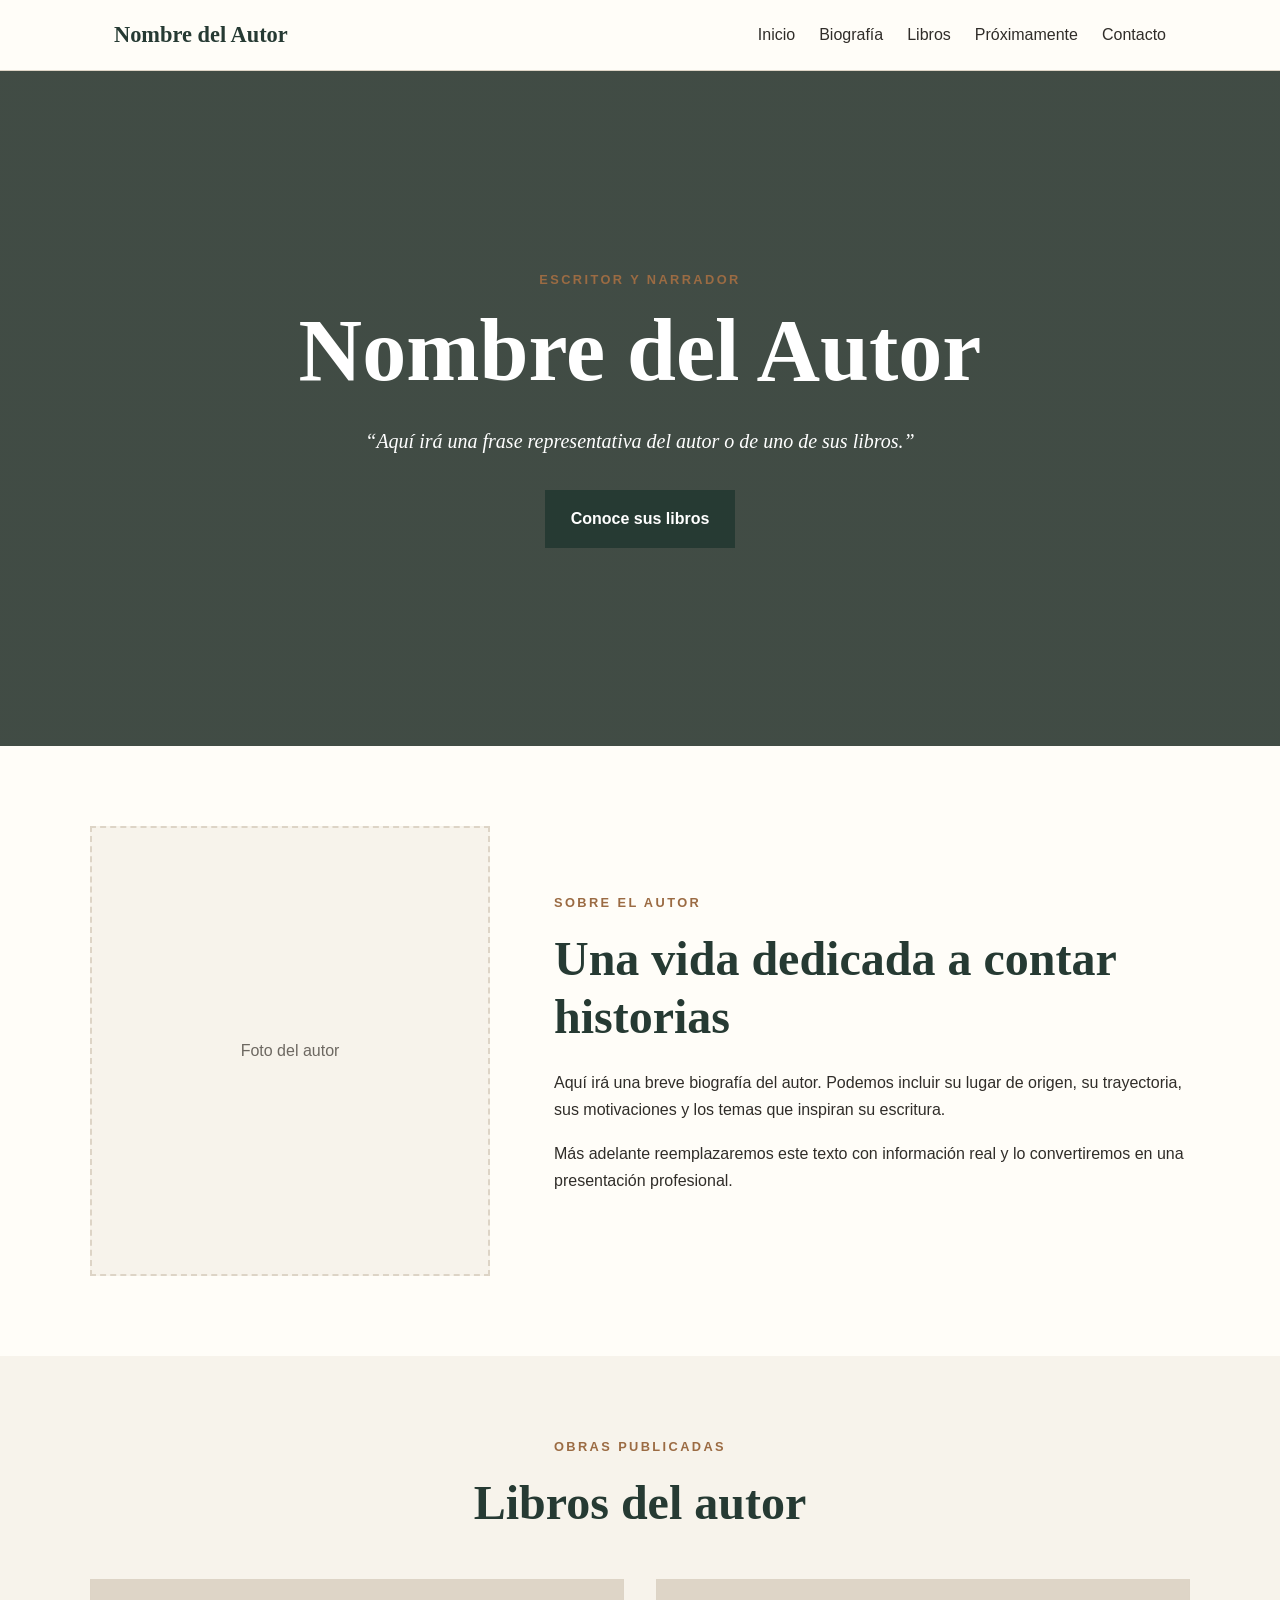
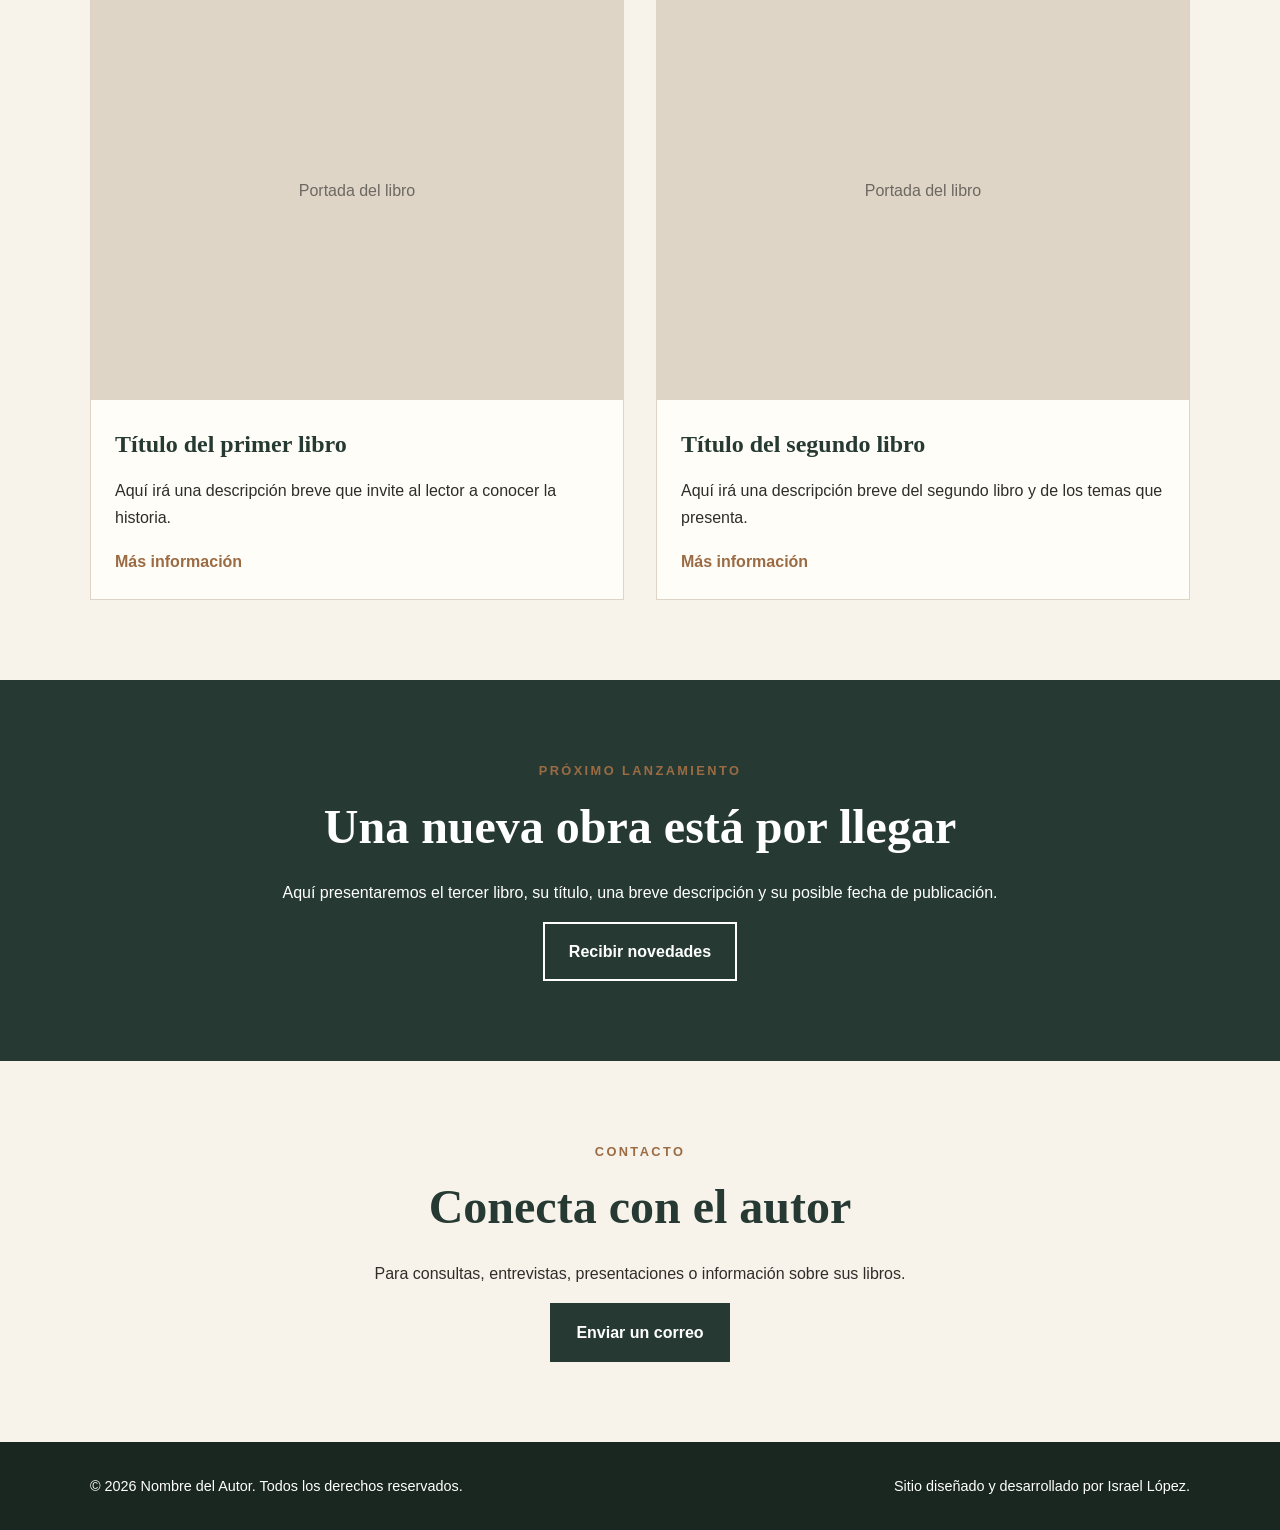
==== index.html @ 3ff9d87b "v1" ====
<!DOCTYPE html>
<html lang="es">
<head>
    <meta charset="UTF-8">
    <meta name="viewport" content="width=device-width, initial-scale=1.0">

    <meta
        name="description"
        content="Sitio web oficial del escritor Nombre del Autor. Conoce sus libros, trayectoria y próximos proyectos."
    >

    <title>Nombre del Autor | Escritor</title>

    <link rel="stylesheet" href="styles/styles.css">
</head>

<body>
    <header>
        <div class="header-container">
            <a class="logo" href="index.html">Nombre del Autor</a>

            <nav aria-label="Navegación principal">
                <ul class="navigation">
                    <li><a href="#inicio">Inicio</a></li>
                    <li><a href="#biografia">Biografía</a></li>
                    <li><a href="#libros">Libros</a></li>
                    <li><a href="#proximamente">Próximamente</a></li>
                    <li><a href="#contacto">Contacto</a></li>
                </ul>
            </nav>
        </div>
    </header>

    <main>
        <section class="hero" id="inicio">
            <div class="hero-content">
                <p class="eyebrow">Escritor y narrador</p>

                <h1>Nombre del Autor</h1>

                <p class="hero-quote">
                    “Aquí irá una frase representativa del autor o de uno de
                    sus libros.”
                </p>

                <a class="button" href="#libros">Conoce sus libros</a>
            </div>
        </section>

        <section class="about section" id="biografia">
            <div class="section-container about-grid">
                <div class="author-image-placeholder">
                    <span>Foto del autor</span>
                </div>

                <div>
                    <p class="section-label">Sobre el autor</p>

                    <h2>Una vida dedicada a contar historias</h2>

                    <p>
                        Aquí irá una breve biografía del autor. Podemos incluir
                        su lugar de origen, su trayectoria, sus motivaciones y
                        los temas que inspiran su escritura.
                    </p>

                    <p>
                        Más adelante reemplazaremos este texto con información
                        real y lo convertiremos en una presentación profesional.
                    </p>
                </div>
            </div>
        </section>

        <section class="books section" id="libros">
            <div class="section-container">
                <p class="section-label">Obras publicadas</p>
                <h2>Libros del autor</h2>

                <div class="book-grid">
                    <article class="book-card">
                        <div class="book-cover-placeholder">
                            <span>Portada del libro</span>
                        </div>

                        <div class="book-content">
                            <h3>Título del primer libro</h3>

                            <p>
                                Aquí irá una descripción breve que invite al
                                lector a conocer la historia.
                            </p>

                            <a class="text-link" href="#">Más información</a>
                        </div>
                    </article>

                    <article class="book-card">
                        <div class="book-cover-placeholder">
                            <span>Portada del libro</span>
                        </div>

                        <div class="book-content">
                            <h3>Título del segundo libro</h3>

                            <p>
                                Aquí irá una descripción breve del segundo libro
                                y de los temas que presenta.
                            </p>

                            <a class="text-link" href="#">Más información</a>
                        </div>
                    </article>
                </div>
            </div>
        </section>

        <section class="upcoming section" id="proximamente">
            <div class="section-container upcoming-content">
                <p class="section-label">Próximo lanzamiento</p>

                <h2>Una nueva obra está por llegar</h2>

                <p>
                    Aquí presentaremos el tercer libro, su título, una breve
                    descripción y su posible fecha de publicación.
                </p>

                <a class="button button-light" href="#contacto">
                    Recibir novedades
                </a>
            </div>
        </section>

        <section class="contact section" id="contacto">
            <div class="section-container contact-content">
                <p class="section-label">Contacto</p>

                <h2>Conecta con el autor</h2>

                <p>
                    Para consultas, entrevistas, presentaciones o información
                    sobre sus libros.
                </p>

                <a
                    class="button"
                    href="mailto:correo@ejemplo.com"
                >
                    Enviar un correo
                </a>
            </div>
        </section>
    </main>

    <footer>
        <div class="section-container footer-content">
            <p>
                &copy; 2026 Nombre del Autor. Todos los derechos reservados.
            </p>

            <p>
                Sitio diseñado y desarrollado por Israel López.
            </p>
        </div>
    </footer>
</body>
</html>
---- styles/styles.css ----
:root {
    --background: #f7f3eb;
    --surface: #fffdf8;
    --primary: #263a33;
    --primary-dark: #192720;
    --accent: #9b6b43;
    --text: #302d29;
    --muted: #6d6861;
    --border: #ddd4c6;
    --light-text: #ffffff;
    --max-width: 1100px;
}

* {
    box-sizing: border-box;
    margin: 0;
    padding: 0;
}

html {
    scroll-behavior: smooth;
}

body {
    font-family: Arial, Helvetica, sans-serif;
    line-height: 1.7;
    background-color: var(--background);
    color: var(--text);
}

img {
    display: block;
    max-width: 100%;
}

a {
    color: inherit;
}

header {
    background-color: var(--surface);
    border-bottom: 1px solid var(--border);
}

.header-container {
    max-width: var(--max-width);
    margin: 0 auto;
    padding: 1rem 1.5rem;
    display: flex;
    justify-content: space-between;
    align-items: center;
    gap: 2rem;
}

.logo {
    font-family: Georgia, "Times New Roman", serif;
    font-size: 1.4rem;
    font-weight: bold;
    color: var(--primary);
    text-decoration: none;
}

.navigation {
    display: flex;
    flex-wrap: wrap;
    gap: 1.5rem;
    list-style: none;
}

.navigation a {
    color: var(--text);
    text-decoration: none;
}

.navigation a:hover {
    color: var(--accent);
}

.hero {
    min-height: 75vh;
    padding: 5rem 1.5rem;
    display: flex;
    justify-content: center;
    align-items: center;
    text-align: center;
    background:
        linear-gradient(rgb(25 39 32 / 82%), rgb(25 39 32 / 82%)),
        url("../images/hero-placeholder.jpg") center / cover;
    color: var(--light-text);
}

.hero-content {
    max-width: 750px;
}

.eyebrow,
.section-label {
    margin-bottom: 0.75rem;
    text-transform: uppercase;
    letter-spacing: 0.15rem;
    font-size: 0.8rem;
    font-weight: bold;
    color: var(--accent);
}

.hero h1 {
    margin-bottom: 1.5rem;
    font-family: Georgia, "Times New Roman", serif;
    font-size: clamp(2.8rem, 8vw, 5.5rem);
    line-height: 1.1;
}

.hero-quote {
    max-width: 650px;
    margin: 0 auto 2rem;
    font-family: Georgia, "Times New Roman", serif;
    font-size: 1.25rem;
    font-style: italic;
}

.button {
    display: inline-block;
    padding: 0.85rem 1.5rem;
    border: 2px solid var(--primary);
    background-color: var(--primary);
    color: var(--light-text);
    text-decoration: none;
    font-weight: bold;
}

.button:hover {
    background-color: var(--primary-dark);
    border-color: var(--primary-dark);
}

.button-light {
    background-color: transparent;
    border-color: var(--light-text);
}

.button-light:hover {
    background-color: var(--light-text);
    border-color: var(--light-text);
    color: var(--primary);
}

.section {
    padding: 5rem 1.5rem;
}

.section-container {
    max-width: var(--max-width);
    margin: 0 auto;
}

.section h2 {
    margin-bottom: 1.5rem;
    font-family: Georgia, "Times New Roman", serif;
    font-size: clamp(2rem, 5vw, 3rem);
    line-height: 1.2;
    color: var(--primary);
}

.section p {
    margin-bottom: 1rem;
}

.about {
    background-color: var(--surface);
}

.about-grid {
    display: grid;
    grid-template-columns: minmax(250px, 400px) 1fr;
    gap: 4rem;
    align-items: center;
}

.author-image-placeholder {
    min-height: 450px;
    display: flex;
    justify-content: center;
    align-items: center;
    border: 2px dashed var(--border);
    background-color: var(--background);
    color: var(--muted);
}

.books {
    text-align: center;
}

.book-grid {
    margin-top: 3rem;
    display: grid;
    grid-template-columns: repeat(2, minmax(250px, 1fr));
    gap: 2rem;
    text-align: left;
}

.book-card {
    overflow: hidden;
    border: 1px solid var(--border);
    background-color: var(--surface);
}

.book-cover-placeholder {
    min-height: 420px;
    display: flex;
    justify-content: center;
    align-items: center;
    background-color: #ded5c7;
    color: var(--muted);
}

.book-content {
    padding: 1.5rem;
}

.book-content h3 {
    margin-bottom: 0.75rem;
    font-family: Georgia, "Times New Roman", serif;
    font-size: 1.5rem;
    color: var(--primary);
}

.text-link {
    color: var(--accent);
    font-weight: bold;
    text-decoration: none;
}

.text-link:hover {
    text-decoration: underline;
}

.upcoming {
    background-color: var(--primary);
    color: var(--light-text);
    text-align: center;
}

.upcoming h2 {
    color: var(--light-text);
}

.upcoming-content {
    max-width: 750px;
}

.contact-content {
    max-width: 700px;
    text-align: center;
}

footer {
    padding: 2rem 1.5rem;
    background-color: var(--primary-dark);
    color: var(--light-text);
}

.footer-content {
    display: flex;
    justify-content: space-between;
    gap: 2rem;
    font-size: 0.9rem;
}

@media (max-width: 750px) {
    .header-container {
        flex-direction: column;
    }

    .navigation {
        justify-content: center;
        gap: 0.75rem 1rem;
    }

    .hero {
        min-height: 65vh;
    }

    .about-grid,
    .book-grid {
        grid-template-columns: 1fr;
    }

    .about-grid {
        gap: 2rem;
    }

    .author-image-placeholder {
        min-height: 350px;
    }

    .footer-content {
        flex-direction: column;
        text-align: center;
    }
}
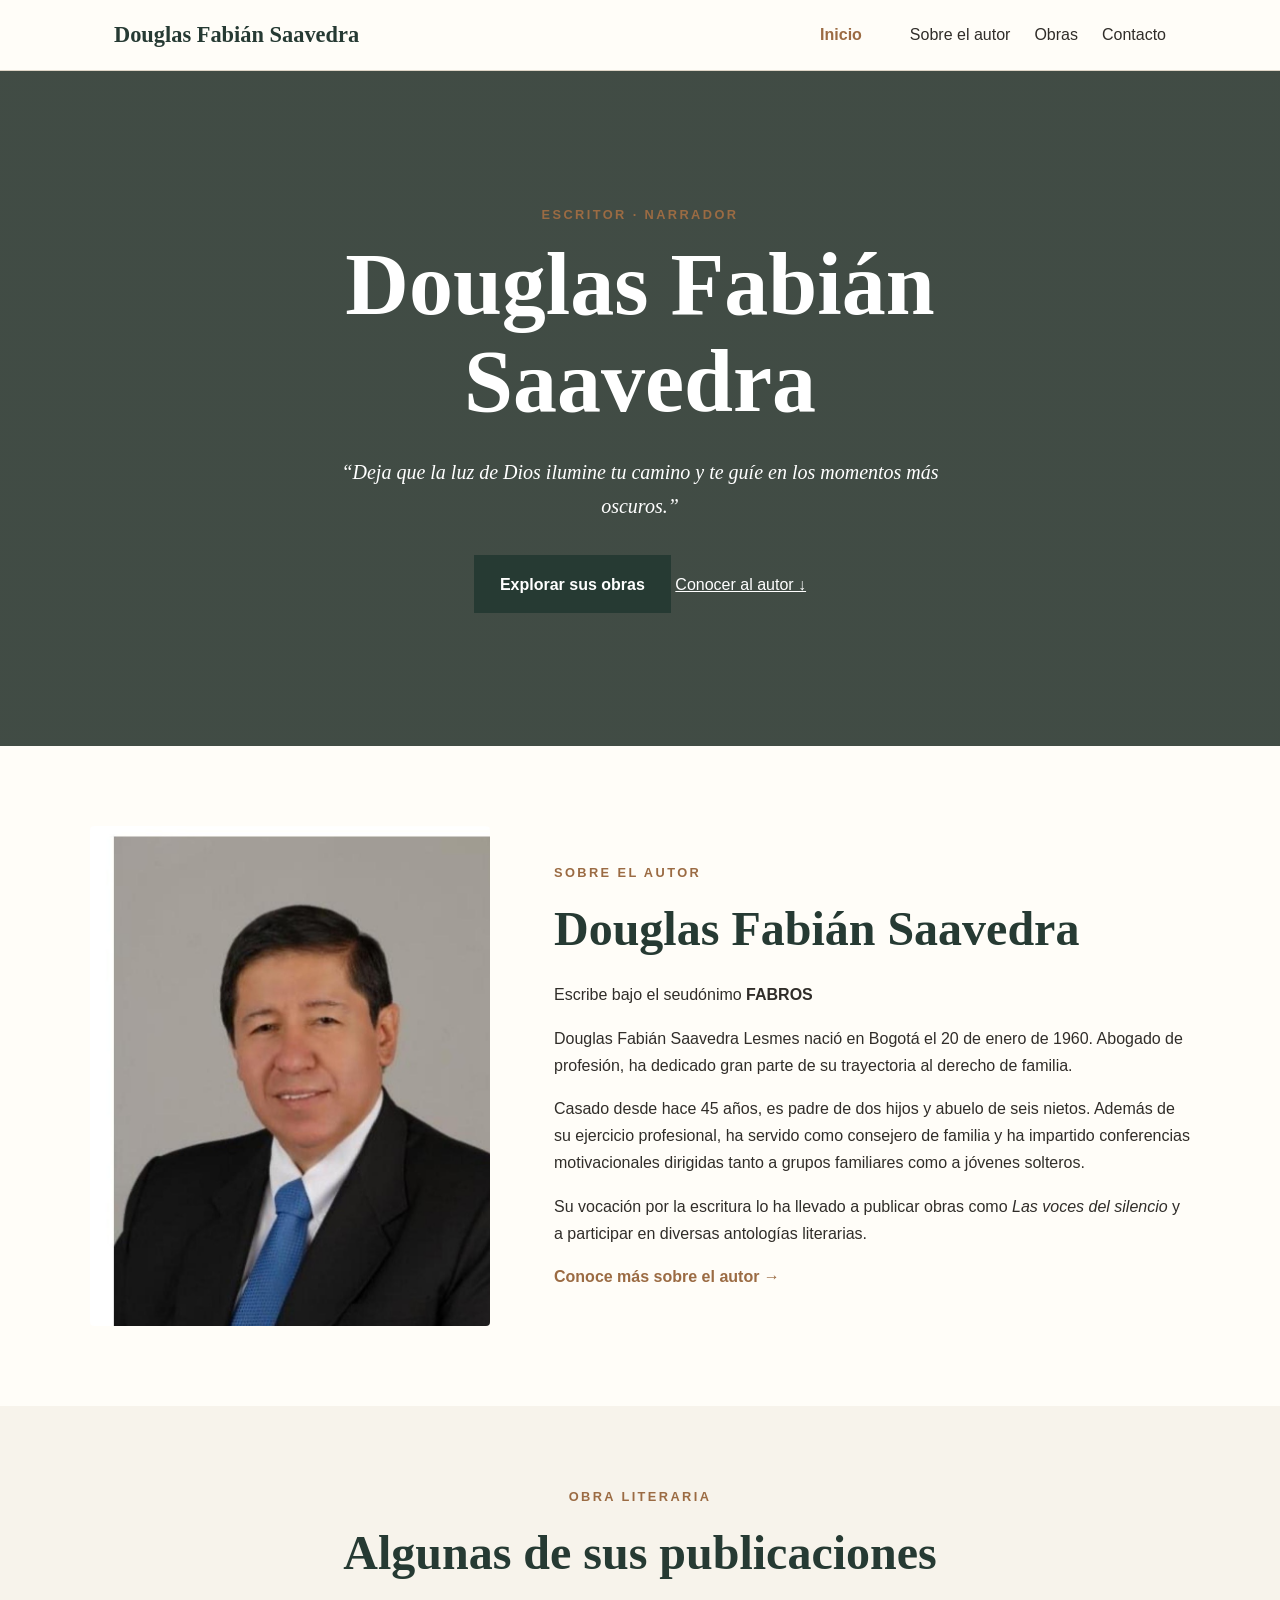
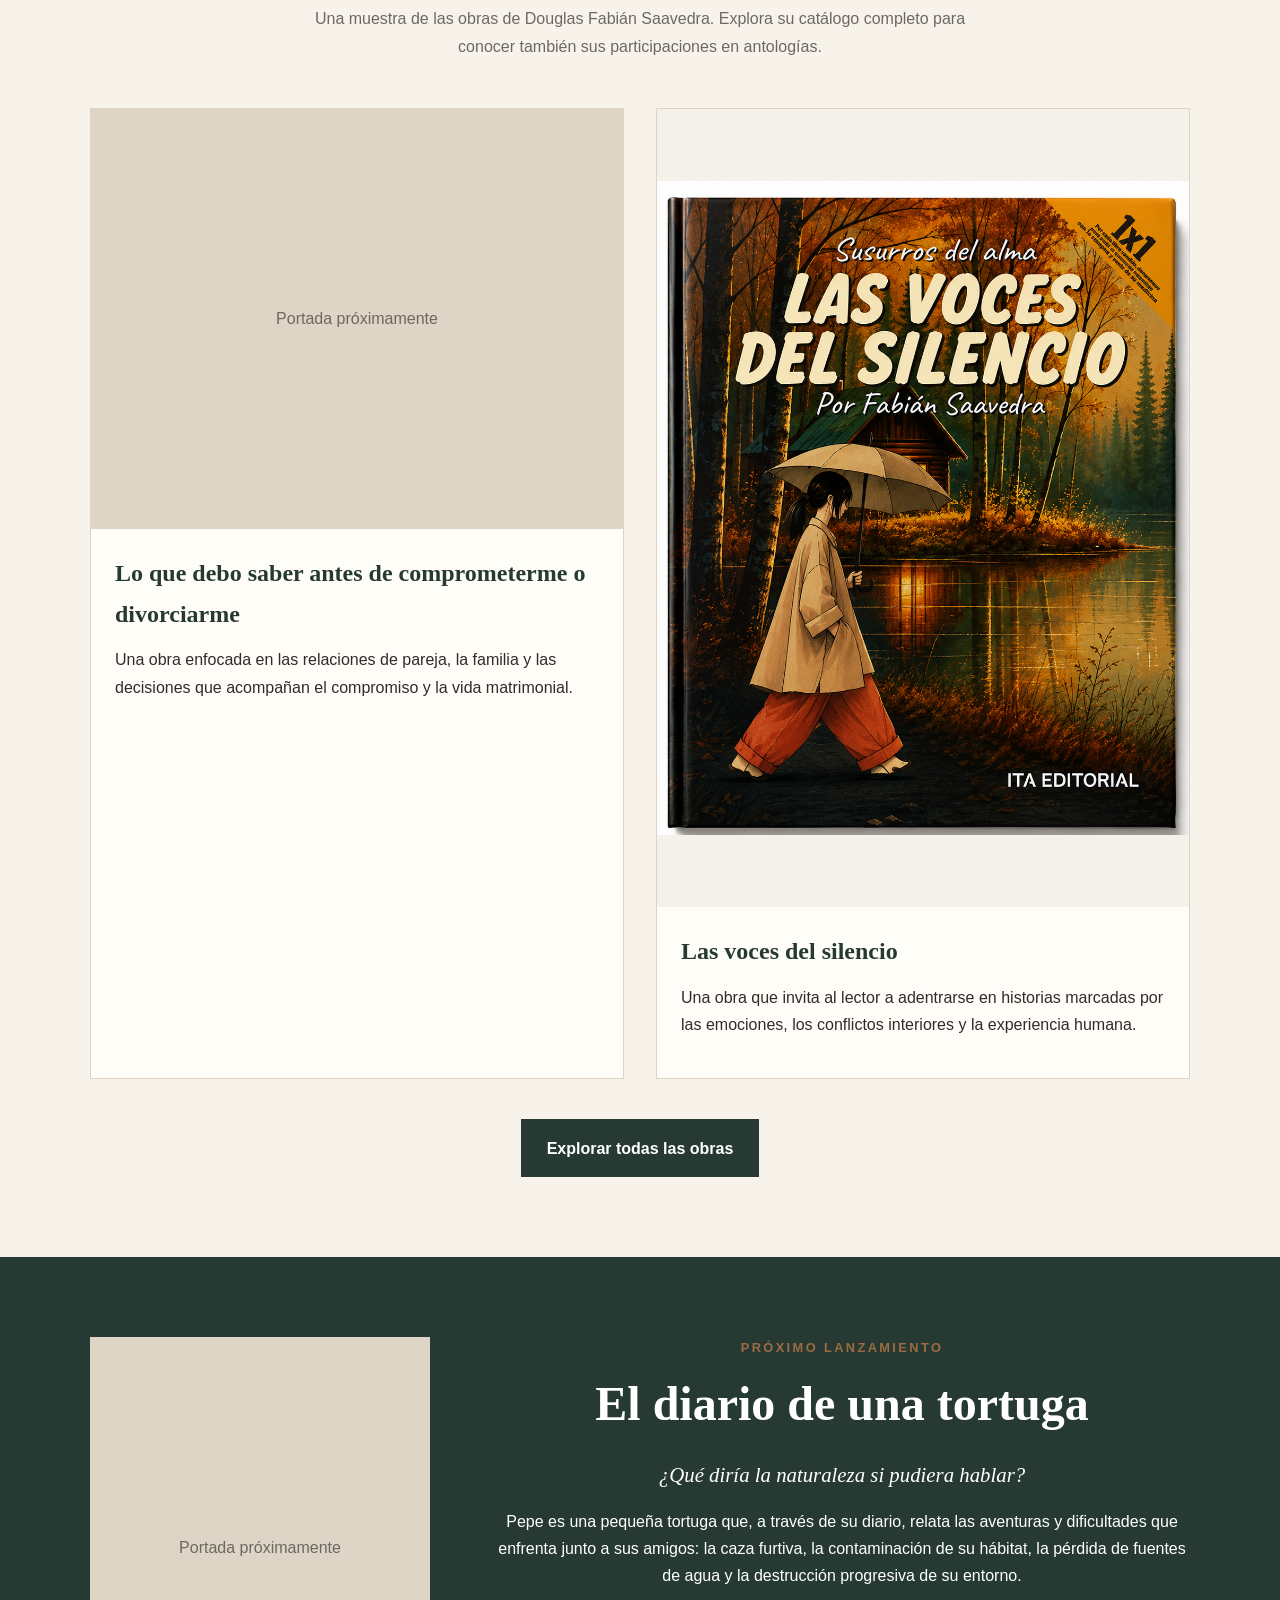
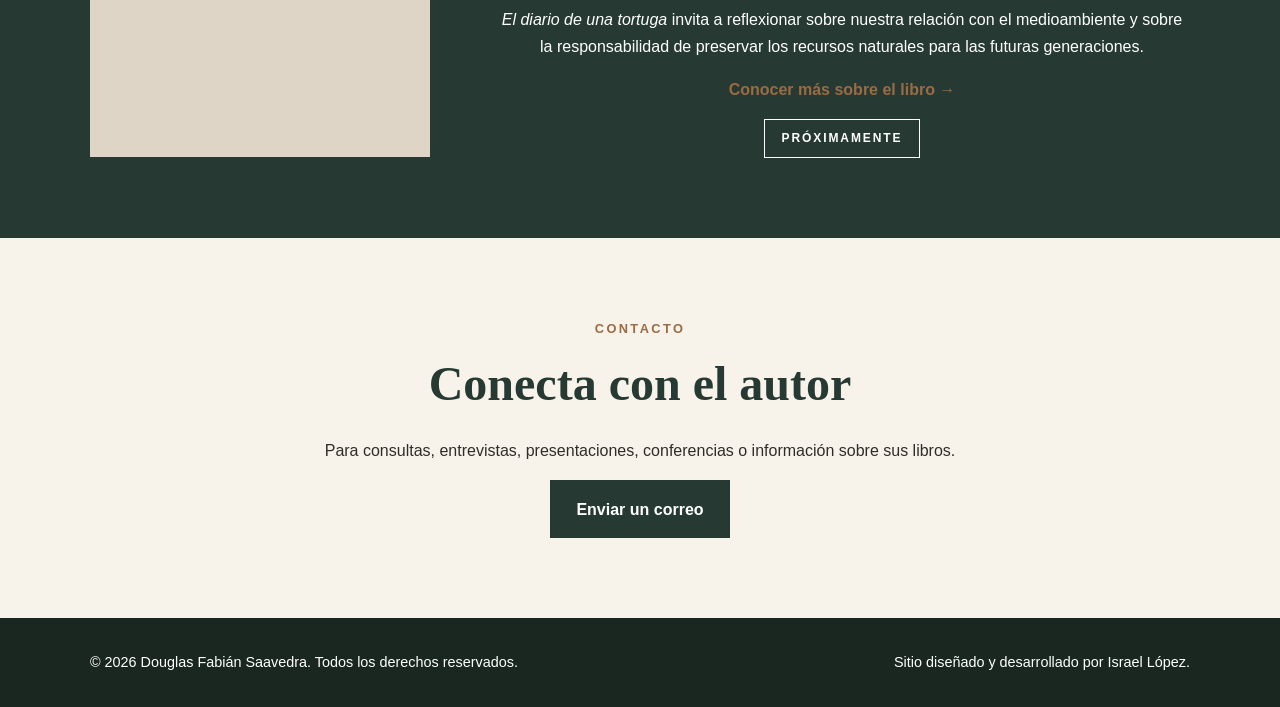
==== commit 6d0cd28d: "Build author website pages and literary portfolio" ====
--- a/index.html
+++ b/index.html
@@ -6,163 +6,383 @@
 
     <meta
         name="description"
-        content="Sitio web oficial del escritor Nombre del Autor. Conoce sus libros, trayectoria y próximos proyectos."
+        content="Sitio web oficial del escritor Douglas Fabián Saavedra. Conoce su trayectoria, sus libros y próximos proyectos literarios."
     >
 
-    <title>Nombre del Autor | Escritor</title>
+    <title>Douglas Fabián Saavedra | Escritor</title>
 
     <link rel="stylesheet" href="styles/styles.css">
 </head>
 
 <body>
+
     <header>
         <div class="header-container">
-            <a class="logo" href="index.html">Nombre del Autor</a>
+
+            <a class="logo" href="index.html">
+                Douglas Fabián Saavedra
+            </a>
 
             <nav aria-label="Navegación principal">
                 <ul class="navigation">
-                    <li><a href="#inicio">Inicio</a></li>
-                    <li><a href="#biografia">Biografía</a></li>
-                    <li><a href="#libros">Libros</a></li>
-                    <li><a href="#proximamente">Próximamente</a></li>
-                    <li><a href="#contacto">Contacto</a></li>
+                    <li>
+                        <a href="index.html" aria-current="page">
+                            Inicio
+                        </a>
+                    </li>
+
+                    <li>
+                        <li>
+    <a href="about.html">
+        Sobre el autor
+    </a>
+</li>
+                    </li>
+
+                    <li>
+                        <a href="books.html">
+                            Obras
+                        </a>
+                    </li>
+
+                    <li>
+                        <a href="contact.html">
+                            Contacto
+                        </a>
+                    </li>
                 </ul>
             </nav>
+
         </div>
     </header>
 
+
     <main>
+
+        <!-- =====================================================
+             HERO
+             ===================================================== -->
+
         <section class="hero" id="inicio">
+
             <div class="hero-content">
-                <p class="eyebrow">Escritor y narrador</p>
-
-                <h1>Nombre del Autor</h1>
+
+                <p class="eyebrow">
+                    Escritor · Narrador
+                </p>
+
+                <h1>
+                    Douglas Fabián Saavedra
+                </h1>
 
                 <p class="hero-quote">
-                    “Aquí irá una frase representativa del autor o de uno de
-                    sus libros.”
-                </p>
-
-                <a class="button" href="#libros">Conoce sus libros</a>
-            </div>
-        </section>
+                    “Deja que la luz de Dios ilumine tu camino
+                    y te guíe en los momentos más oscuros.”
+                </p>
+
+                <div class="hero-actions">
+
+                    <a class="button" href="books.html">
+                        Explorar sus obras
+                    </a>
+
+                    <a class="hero-secondary-link" href="#biografia">
+                        Conocer al autor ↓
+                    </a>
+
+                </div>
+
+            </div>
+
+        </section>
+
+
+        <!-- =====================================================
+             BIOGRAFÍA
+             ===================================================== -->
 
         <section class="about section" id="biografia">
+
             <div class="section-container about-grid">
-                <div class="author-image-placeholder">
-                    <span>Foto del autor</span>
-                </div>
-
-                <div>
-                    <p class="section-label">Sobre el autor</p>
-
-                    <h2>Una vida dedicada a contar historias</h2>
-
-                    <p>
-                        Aquí irá una breve biografía del autor. Podemos incluir
-                        su lugar de origen, su trayectoria, sus motivaciones y
-                        los temas que inspiran su escritura.
-                    </p>
-
-                    <p>
-                        Más adelante reemplazaremos este texto con información
-                        real y lo convertiremos en una presentación profesional.
-                    </p>
-                </div>
-            </div>
-        </section>
+
+                <div class="author-image">
+                    <img
+                        src="images/douglas-fabian-saavedra.jpg"
+                        alt="Douglas Fabián Saavedra"
+                    >
+                </div>
+
+
+                <div class="about-content">
+
+                    <p class="section-label">
+                        Sobre el autor
+                    </p>
+
+                    <h2>
+                        Douglas Fabián Saavedra
+                    </h2>
+
+                    <p class="pen-name">
+                        Escribe bajo el seudónimo
+                        <strong>FABROS</strong>
+                    </p>
+
+                    <p>
+                        Douglas Fabián Saavedra Lesmes nació en Bogotá
+                        el 20 de enero de 1960. Abogado de profesión,
+                        ha dedicado gran parte de su trayectoria
+                        al derecho de familia.
+                    </p>
+
+                    <p>
+                        Casado desde hace 45 años, es padre de dos hijos
+                        y abuelo de seis nietos. Además de su ejercicio
+                        profesional, ha servido como consejero de familia
+                        y ha impartido conferencias motivacionales
+                        dirigidas tanto a grupos familiares como
+                        a jóvenes solteros.
+                    </p>
+
+                    <p>
+                        Su vocación por la escritura lo ha llevado
+                        a publicar obras como
+                        <em>Las voces del silencio</em>
+                        y a participar en diversas antologías literarias.
+                    </p>
+
+                    <a class="text-link" href="about.html">
+                        Conoce más sobre el autor →
+                    </a>
+
+                </div>
+
+            </div>
+
+        </section>
+
+
+        <!-- =====================================================
+             OBRAS DESTACADAS
+             ===================================================== -->
 
         <section class="books section" id="libros">
+
             <div class="section-container">
-                <p class="section-label">Obras publicadas</p>
-                <h2>Libros del autor</h2>
+
+                <p class="section-label">
+                    Obra literaria
+                </p>
+
+                <h2>
+                    Algunas de sus publicaciones
+                </h2>
+
+                <p class="section-intro">
+                    Una muestra de las obras de Douglas Fabián Saavedra.
+                    Explora su catálogo completo para conocer también
+                    sus participaciones en antologías.
+                </p>
+
 
                 <div class="book-grid">
+
+                    <!-- Libro 1 -->
+
                     <article class="book-card">
+
                         <div class="book-cover-placeholder">
-                            <span>Portada del libro</span>
+                            <span>
+                                Portada próximamente
+                            </span>
                         </div>
 
                         <div class="book-content">
-                            <h3>Título del primer libro</h3>
+
+                            <h3>
+                                Lo que debo saber antes de
+                                comprometerme o divorciarme
+                            </h3>
 
                             <p>
-                                Aquí irá una descripción breve que invite al
-                                lector a conocer la historia.
+                                Una obra enfocada en las relaciones
+                                de pareja, la familia y las decisiones
+                                que acompañan el compromiso y
+                                la vida matrimonial.
                             </p>
 
-                            <a class="text-link" href="#">Más información</a>
                         </div>
+
                     </article>
 
+
+                    <!-- Libro 2 -->
+
                     <article class="book-card">
-                        <div class="book-cover-placeholder">
-                            <span>Portada del libro</span>
+
+                        <div class="book-cover">
+                            <img
+                                src="images/las-voces-del-silencio.png"
+                                alt="Portada de Las voces del silencio"
+                                loading="lazy"
+                            >
                         </div>
 
                         <div class="book-content">
-                            <h3>Título del segundo libro</h3>
+
+                            <h3>
+                                Las voces del silencio
+                            </h3>
 
                             <p>
-                                Aquí irá una descripción breve del segundo libro
-                                y de los temas que presenta.
+                                Una obra que invita al lector
+                                a adentrarse en historias marcadas
+                                por las emociones, los conflictos
+                                interiores y la experiencia humana.
                             </p>
 
-                            <a class="text-link" href="#">Más información</a>
                         </div>
+
                     </article>
-                </div>
-            </div>
-        </section>
+
+                </div>
+
+
+                <div class="section-action">
+
+                    <a class="button" href="books.html">
+                        Explorar todas las obras
+                    </a>
+
+                </div>
+
+            </div>
+
+        </section>
+
+
+        <!-- =====================================================
+             PRÓXIMO LANZAMIENTO
+             ===================================================== -->
 
         <section class="upcoming section" id="proximamente">
-            <div class="section-container upcoming-content">
-                <p class="section-label">Próximo lanzamiento</p>
-
-                <h2>Una nueva obra está por llegar</h2>
+
+            <div class="section-container upcoming-grid">
+
+                <div class="upcoming-cover">
+
+                    <div class="book-cover-placeholder">
+                        <span>
+                            Portada próximamente
+                        </span>
+                    </div>
+
+                </div>
+
+
+                <div class="upcoming-content">
+
+                    <p class="section-label">
+                        Próximo lanzamiento
+                    </p>
+
+                    <h2>
+                        El diario de una tortuga
+                    </h2>
+
+                    <p class="upcoming-question">
+                        ¿Qué diría la naturaleza si pudiera hablar?
+                    </p>
+
+                    <p>
+                        Pepe es una pequeña tortuga que,
+                        a través de su diario, relata las aventuras
+                        y dificultades que enfrenta junto a sus amigos:
+                        la caza furtiva, la contaminación de su hábitat,
+                        la pérdida de fuentes de agua y la destrucción
+                        progresiva de su entorno.
+                    </p>
+
+                    <p>
+                        <em>El diario de una tortuga</em>
+                        invita a reflexionar sobre nuestra relación
+                        con el medioambiente y sobre la responsabilidad
+                        de preservar los recursos naturales
+                        para las futuras generaciones.
+                    </p>
+
+                    <a class="text-link upcoming-link" href="books.html">
+                        Conocer más sobre el libro →
+                    </a>
+
+                    <br>
+
+                    <span class="coming-soon-badge">
+                        Próximamente
+                    </span>
+
+                </div>
+
+            </div>
+
+        </section>
+
+
+        <!-- =====================================================
+             CONTACTO
+             ===================================================== -->
+
+        <section class="contact section" id="contacto">
+
+            <div class="section-container contact-content">
+
+                <p class="section-label">
+                    Contacto
+                </p>
+
+                <h2>
+                    Conecta con el autor
+                </h2>
 
                 <p>
-                    Aquí presentaremos el tercer libro, su título, una breve
-                    descripción y su posible fecha de publicación.
-                </p>
-
-                <a class="button button-light" href="#contacto">
-                    Recibir novedades
-                </a>
-            </div>
-        </section>
-
-        <section class="contact section" id="contacto">
-            <div class="section-container contact-content">
-                <p class="section-label">Contacto</p>
-
-                <h2>Conecta con el autor</h2>
-
-                <p>
-                    Para consultas, entrevistas, presentaciones o información
-                    sobre sus libros.
+                    Para consultas, entrevistas, presentaciones,
+                    conferencias o información sobre sus libros.
                 </p>
 
                 <a
                     class="button"
-                    href="mailto:correo@ejemplo.com"
+                    href="mailto:fabiansaavedra108@gmail.com"
                 >
                     Enviar un correo
                 </a>
-            </div>
-        </section>
+
+            </div>
+
+        </section>
+
     </main>
 
+
+    <!-- =========================================================
+         FOOTER
+         ========================================================= -->
+
     <footer>
+
         <div class="section-container footer-content">
+
             <p>
-                &copy; 2026 Nombre del Autor. Todos los derechos reservados.
+                &copy; 2026 Douglas Fabián Saavedra.
+                Todos los derechos reservados.
             </p>
 
             <p>
                 Sitio diseñado y desarrollado por Israel López.
             </p>
+
         </div>
+
     </footer>
+
 </body>
 </html>
--- a/styles/styles.css
+++ b/styles/styles.css
@@ -1,15 +1,27 @@
+/* =========================================================
+   1. VARIABLES
+   ========================================================= */
+
 :root {
     --background: #f7f3eb;
     --surface: #fffdf8;
+
     --primary: #263a33;
     --primary-dark: #192720;
     --accent: #9b6b43;
+
     --text: #302d29;
     --muted: #6d6861;
     --border: #ddd4c6;
     --light-text: #ffffff;
+
     --max-width: 1100px;
 }
+
+
+/* =========================================================
+   2. RESET / BASE
+   ========================================================= */
 
 * {
     box-sizing: border-box;
@@ -37,6 +49,109 @@
     color: inherit;
 }
 
+
+/* =========================================================
+   3. SHARED LAYOUT
+   ========================================================= */
+
+.section {
+    padding: 5rem 1.5rem;
+}
+
+.section-container {
+    width: 100%;
+    max-width: var(--max-width);
+    margin: 0 auto;
+}
+
+.section h2 {
+    margin-bottom: 1.5rem;
+
+    font-family: Georgia, "Times New Roman", serif;
+    font-size: clamp(2rem, 5vw, 3rem);
+    line-height: 1.2;
+
+    color: var(--primary);
+}
+
+.section p {
+    margin-bottom: 1rem;
+}
+
+.eyebrow,
+.section-label {
+    margin-bottom: 0.75rem;
+
+    text-transform: uppercase;
+    letter-spacing: 0.15rem;
+    font-size: 0.8rem;
+    font-weight: bold;
+
+    color: var(--accent);
+}
+
+.section-intro {
+    max-width: 700px;
+    margin: 0 auto 2rem;
+
+    color: var(--muted);
+}
+
+.section-action {
+    margin-top: 2.5rem;
+    text-align: center;
+}
+
+
+/* =========================================================
+   4. BUTTONS / LINKS
+   ========================================================= */
+
+.button {
+    display: inline-block;
+
+    padding: 0.85rem 1.5rem;
+
+    border: 2px solid var(--primary);
+    background-color: var(--primary);
+
+    color: var(--light-text);
+    text-decoration: none;
+    font-weight: bold;
+}
+
+.button:hover {
+    background-color: var(--primary-dark);
+    border-color: var(--primary-dark);
+}
+
+.button-light {
+    background-color: transparent;
+    border-color: var(--light-text);
+}
+
+.button-light:hover {
+    background-color: var(--light-text);
+    border-color: var(--light-text);
+
+    color: var(--primary);
+}
+
+.text-link {
+    color: var(--accent);
+    font-weight: bold;
+    text-decoration: none;
+}
+
+.text-link:hover {
+    text-decoration: underline;
+}
+
+
+/* =========================================================
+   5. HEADER / NAVIGATION
+   ========================================================= */
+
 header {
     background-color: var(--surface);
     border-bottom: 1px solid var(--border);
@@ -46,9 +161,11 @@
     max-width: var(--max-width);
     margin: 0 auto;
     padding: 1rem 1.5rem;
+
     display: flex;
     justify-content: space-between;
     align-items: center;
+
     gap: 2rem;
 }
 
@@ -56,6 +173,7 @@
     font-family: Georgia, "Times New Roman", serif;
     font-size: 1.4rem;
     font-weight: bold;
+
     color: var(--primary);
     text-decoration: none;
 }
@@ -63,7 +181,9 @@
 .navigation {
     display: flex;
     flex-wrap: wrap;
+
     gap: 1.5rem;
+
     list-style: none;
 }
 
@@ -76,16 +196,28 @@
     color: var(--accent);
 }
 
+
+/* =========================================================
+   6. HOME — HERO
+   ========================================================= */
+
 .hero {
     min-height: 75vh;
     padding: 5rem 1.5rem;
+
     display: flex;
     justify-content: center;
     align-items: center;
-    text-align: center;
+
+    text-align: center;
+
     background:
-        linear-gradient(rgb(25 39 32 / 82%), rgb(25 39 32 / 82%)),
+        linear-gradient(
+            rgb(25 39 32 / 82%),
+            rgb(25 39 32 / 82%)
+        ),
         url("../images/hero-placeholder.jpg") center / cover;
+
     color: var(--light-text);
 }
 
@@ -93,18 +225,9 @@
     max-width: 750px;
 }
 
-.eyebrow,
-.section-label {
-    margin-bottom: 0.75rem;
-    text-transform: uppercase;
-    letter-spacing: 0.15rem;
-    font-size: 0.8rem;
-    font-weight: bold;
-    color: var(--accent);
-}
-
 .hero h1 {
     margin-bottom: 1.5rem;
+
     font-family: Georgia, "Times New Roman", serif;
     font-size: clamp(2.8rem, 8vw, 5.5rem);
     line-height: 1.1;
@@ -113,57 +236,16 @@
 .hero-quote {
     max-width: 650px;
     margin: 0 auto 2rem;
+
     font-family: Georgia, "Times New Roman", serif;
     font-size: 1.25rem;
     font-style: italic;
 }
 
-.button {
-    display: inline-block;
-    padding: 0.85rem 1.5rem;
-    border: 2px solid var(--primary);
-    background-color: var(--primary);
-    color: var(--light-text);
-    text-decoration: none;
-    font-weight: bold;
-}
-
-.button:hover {
-    background-color: var(--primary-dark);
-    border-color: var(--primary-dark);
-}
-
-.button-light {
-    background-color: transparent;
-    border-color: var(--light-text);
-}
-
-.button-light:hover {
-    background-color: var(--light-text);
-    border-color: var(--light-text);
-    color: var(--primary);
-}
-
-.section {
-    padding: 5rem 1.5rem;
-}
-
-.section-container {
-    max-width: var(--max-width);
-    margin: 0 auto;
-}
-
-.section h2 {
-    margin-bottom: 1.5rem;
-    font-family: Georgia, "Times New Roman", serif;
-    font-size: clamp(2rem, 5vw, 3rem);
-    line-height: 1.2;
-    color: var(--primary);
-}
-
-.section p {
-    margin-bottom: 1rem;
-}
+
+/* =========================================================
+   7. HOME — ABOUT / BIOGRAPHY
+   ========================================================= */
 
 .about {
     background-color: var(--surface);
@@ -172,89 +254,860 @@
 .about-grid {
     display: grid;
     grid-template-columns: minmax(250px, 400px) 1fr;
+
     gap: 4rem;
     align-items: center;
 }
 
+
+/* Temporary placeholder */
+
 .author-image-placeholder {
     min-height: 450px;
+
     display: flex;
     justify-content: center;
     align-items: center;
+
     border: 2px dashed var(--border);
+
     background-color: var(--background);
     color: var(--muted);
 }
 
+
+/* Actual author photograph */
+
+.author-image {
+    overflow: hidden;
+    border-radius: 4px;
+}
+
+.author-image img {
+    width: 100%;
+    height: 500px;
+
+    object-fit: cover;
+    object-position: center top;
+}
+
+
+/* =========================================================
+   8. BOOKS
+   ========================================================= */
+
 .books {
     text-align: center;
 }
 
 .book-grid {
     margin-top: 3rem;
+
     display: grid;
     grid-template-columns: repeat(2, minmax(250px, 1fr));
+
     gap: 2rem;
+
     text-align: left;
 }
 
 .book-card {
     overflow: hidden;
+
     border: 1px solid var(--border);
     background-color: var(--surface);
 }
 
+
+/* Temporary cover */
+
 .book-cover-placeholder {
     min-height: 420px;
+
     display: flex;
     justify-content: center;
     align-items: center;
+
     background-color: #ded5c7;
     color: var(--muted);
 }
 
+
+/* Actual book covers */
+
+.book-cover {
+    width: 100%;
+    aspect-ratio: 2 / 3;
+
+    overflow: hidden;
+
+    background-color: #f4f1eb;
+}
+
+.book-cover img {
+    width: 100%;
+    height: 100%;
+
+    object-fit: contain;
+}
+
 .book-content {
     padding: 1.5rem;
 }
 
 .book-content h3 {
     margin-bottom: 0.75rem;
+
     font-family: Georgia, "Times New Roman", serif;
     font-size: 1.5rem;
+
     color: var(--primary);
 }
 
-.text-link {
+
+/* =========================================================
+   9. ANTHOLOGIES
+   ========================================================= */
+
+.anthologies {
+    background-color: var(--surface);
+    text-align: center;
+}
+
+.anthology-grid {
+    margin-top: 3rem;
+
+    display: grid;
+    grid-template-columns: repeat(3, minmax(0, 1fr));
+
+    gap: 1.5rem;
+
+    text-align: left;
+}
+
+.anthology-card {
+    overflow: hidden;
+
+    border: 1px solid var(--border);
+    background-color: var(--background);
+}
+
+.anthology-cover {
+    height: 480px;
+
+    display: flex;
+    justify-content: center;
+    align-items: center;
+
+    padding: 0.5rem;
+
+    background-color: var(--surface);
+}
+
+.anthology-cover img {
+    width: 100%;
+    height: 100%;
+
+    object-fit: contain;
+}
+
+.anthology-content {
+    padding: 1.5rem;
+}
+
+.anthology-label {
+    margin-bottom: 0.5rem;
+
+    color: var(--accent);
+
+    text-transform: uppercase;
+    letter-spacing: 0.1rem;
+    font-size: 0.75rem;
+    font-weight: bold;
+}
+
+.anthology-card h3 {
+    margin-bottom: 1rem;
+
+    font-family: Georgia, "Times New Roman", serif;
+    font-size: 1.4rem;
+    line-height: 1.3;
+
+    color: var(--primary);
+}
+
+
+/* =========================================================
+   10. UPCOMING BOOK
+   ========================================================= */
+
+.upcoming {
+    background-color: var(--primary);
+
+    color: var(--light-text);
+    text-align: center;
+}
+
+.upcoming h2 {
+    color: var(--light-text);
+}
+
+.upcoming-grid {
+    display: grid;
+    grid-template-columns: minmax(220px, 340px) 1fr;
+
+    gap: 4rem;
+    align-items: center;
+}
+
+.upcoming-content {
+    max-width: 750px;
+}
+
+.upcoming-question {
+    font-family: Georgia, "Times New Roman", serif;
+    font-size: 1.3rem;
+    font-style: italic;
+}
+
+.coming-soon-badge {
+    display: inline-block;
+
+    margin-top: 1rem;
+    padding: 0.5rem 1rem;
+
+    border: 1px solid currentColor;
+
+    text-transform: uppercase;
+    letter-spacing: 0.12rem;
+    font-size: 0.75rem;
+    font-weight: bold;
+}
+
+
+/* =========================================================
+   11. CONTACT
+   ========================================================= */
+
+.contact-content {
+    max-width: 700px;
+    text-align: center;
+}
+
+
+/* =========================================================
+   12. BOOKS.HTML
+   ========================================================= */
+
+.page-hero {
+    padding: 5rem 1.5rem 3rem;
+
+    text-align: center;
+
+    background-color: var(--surface);
+}
+
+.page-hero h1 {
+    max-width: 850px;
+    margin: 0 auto 1.5rem;
+
+    font-family: Georgia, "Times New Roman", serif;
+    font-size: clamp(2.5rem, 6vw, 4.5rem);
+    line-height: 1.1;
+
+    color: var(--primary);
+}
+
+.page-intro {
+    max-width: 700px;
+    margin: 0 auto;
+
+    color: var(--muted);
+    font-size: 1.05rem;
+}
+
+.books-page-section {
+    background-color: var(--background);
+}
+
+.books-page-heading {
+    max-width: 700px;
+    margin: 0 auto 3rem;
+    text-align: center;
+}
+
+.books-page-heading p:last-child {
+    color: var(--muted);
+}
+
+.book-grid-page {
+    max-width: 900px;
+    margin-left: auto;
+    margin-right: auto;
+}
+
+.navigation a[aria-current="page"] {
     color: var(--accent);
     font-weight: bold;
-    text-decoration: none;
-}
-
-.text-link:hover {
-    text-decoration: underline;
-}
-
-.upcoming {
+}
+
+/* =========================================================
+   BOOKS PAGE — CATALOG
+   ========================================================= */
+
+.catalog-section {
+    background-color: var(--background);
+}
+
+.catalog-heading {
+    max-width: 720px;
+    margin: 0 auto 4rem;
+    text-align: center;
+}
+
+.catalog-heading p:last-child {
+    color: var(--muted);
+}
+
+
+/* Featured books */
+
+.featured-books-list {
+    display: flex;
+    flex-direction: column;
+    gap: 5rem;
+}
+
+.featured-book {
+    display: grid;
+    grid-template-columns: minmax(220px, 340px) 1fr;
+
+    gap: 4rem;
+    align-items: center;
+
+    max-width: 950px;
+    margin: 0 auto;
+}
+
+.featured-book-reverse {
+    grid-template-columns: 1fr minmax(220px, 340px);
+}
+
+.featured-book-reverse .featured-book-cover {
+    order: 2;
+}
+
+.featured-book-reverse .featured-book-info {
+    order: 1;
+}
+
+.featured-book-cover {
+    width: 100%;
+}
+
+.featured-book-cover img {
+    width: 100%;
+    height: auto;
+
+    object-fit: contain;
+}
+
+.featured-book-cover .book-cover-placeholder {
+    min-height: 480px;
+}
+
+.featured-book-info {
+    max-width: 520px;
+}
+
+.featured-book-info h3 {
+    margin-bottom: 1rem;
+
+    font-family: Georgia, "Times New Roman", serif;
+    font-size: clamp(1.8rem, 4vw, 2.8rem);
+    line-height: 1.2;
+
+    color: var(--primary);
+}
+
+.book-type {
+    margin-bottom: 0.75rem;
+
+    color: var(--accent);
+
+    text-transform: uppercase;
+    letter-spacing: 0.12rem;
+    font-size: 0.75rem;
+    font-weight: bold;
+}
+
+.book-details {
+    margin-top: 1.5rem;
+
+    color: var(--muted);
+    font-size: 0.9rem;
+}
+
+
+/* Anthology detail */
+
+.anthology-story {
+    margin-top: 1rem;
+    margin-bottom: 0.25rem;
+
+    color: var(--muted);
+    font-size: 0.9rem;
+}
+
+
+/* Bottom return section */
+
+.books-return {
+    background-color: var(--surface);
+}
+
+.books-return-content {
+    max-width: 700px;
+
+    text-align: center;
+}
+
+
+/* Responsive */
+
+@media (max-width: 750px) {
+
+    .featured-book,
+    .featured-book-reverse {
+        grid-template-columns: 1fr;
+        gap: 2rem;
+    }
+
+    .featured-book-reverse .featured-book-cover,
+    .featured-book-reverse .featured-book-info {
+        order: initial;
+    }
+
+    .featured-book-cover {
+        max-width: 320px;
+        margin: 0 auto;
+    }
+
+    .featured-book-info {
+        max-width: 100%;
+        text-align: center;
+    }
+
+    .featured-book-cover .book-cover-placeholder {
+        min-height: 420px;
+    }
+}
+
+/* =========================================================
+   ABOUT.HTML
+   ========================================================= */
+
+.author-page-hero {
+    background-color: var(--surface);
+}
+
+.author-page-grid {
+    display: grid;
+    grid-template-columns: minmax(280px, 400px) 1fr;
+    gap: 5rem;
+    align-items: center;
+}
+
+.author-page-image {
+    overflow: hidden;
+}
+
+.author-page-image img {
+    width: 100%;
+    height: 520px;
+    object-fit: cover;
+    object-position: center top;
+}
+
+.author-page-intro h1 {
+    margin-bottom: 1rem;
+
+    font-family: Georgia, "Times New Roman", serif;
+    font-size: clamp(2.7rem, 6vw, 4.5rem);
+    line-height: 1.05;
+
+    color: var(--primary);
+}
+
+.author-pen-name {
+    margin-bottom: 2rem;
+
+    color: var(--accent);
+    font-size: 0.9rem;
+    letter-spacing: 0.04rem;
+}
+
+.author-lead {
+    margin-bottom: 1.5rem;
+
+    font-family: Georgia, "Times New Roman", serif;
+    font-size: 1.35rem;
+    line-height: 1.6;
+
+    color: var(--primary);
+}
+
+
+/* Story */
+
+.author-story {
+    background-color: var(--background);
+}
+
+.author-story-container {
+    max-width: 760px;
+}
+
+.author-story-container h2 {
+    margin-bottom: 2rem;
+}
+
+
+/* Family + writing */
+
+.author-life {
+    background-color: var(--surface);
+}
+
+.author-life-grid {
+    display: grid;
+    grid-template-columns: repeat(2, minmax(0, 1fr));
+    gap: 5rem;
+}
+
+.author-life-block h2 {
+    font-size: clamp(1.8rem, 4vw, 2.5rem);
+}
+
+
+/* Literary work */
+
+.author-work {
+    background-color: var(--background);
+}
+
+.author-work-content {
+    max-width: 760px;
+    text-align: center;
+}
+
+.author-work-content .button {
+    margin-top: 1.5rem;
+}
+
+
+/* Contact */
+
+.author-contact {
     background-color: var(--primary);
     color: var(--light-text);
-    text-align: center;
-}
-
-.upcoming h2 {
+}
+
+.author-contact-content {
+    max-width: 700px;
+    text-align: center;
+}
+
+.author-contact h2 {
     color: var(--light-text);
 }
 
-.upcoming-content {
-    max-width: 750px;
-}
-
-.contact-content {
+
+/* Responsive */
+
+@media (max-width: 750px) {
+
+    .author-page-grid,
+    .author-life-grid {
+        grid-template-columns: 1fr;
+    }
+
+    .author-page-grid {
+        gap: 2.5rem;
+    }
+
+    .author-page-image {
+        width: 100%;
+        max-width: 380px;
+        margin: 0 auto;
+    }
+
+    .author-page-image img {
+        height: auto;
+    }
+
+    .author-page-intro {
+        text-align: center;
+    }
+
+    .author-life-grid {
+        gap: 3rem;
+    }
+}
+
+/* =========================================================
+   CONTACT.HTML
+   ========================================================= */
+
+.contact-page {
+    background-color: var(--surface);
+}
+
+.contact-page-grid {
+    display: grid;
+    grid-template-columns: 0.8fr 1.2fr;
+
+    gap: 5rem;
+    align-items: start;
+}
+
+.contact-page-intro h1 {
+    margin-bottom: 1.5rem;
+
+    font-family: Georgia, "Times New Roman", serif;
+    font-size: clamp(2.8rem, 6vw, 4.5rem);
+    line-height: 1.05;
+
+    color: var(--primary);
+}
+
+.contact-lead {
+    margin-bottom: 1.5rem;
+
+    font-family: Georgia, "Times New Roman", serif;
+    font-size: 1.25rem;
+    line-height: 1.6;
+
+    color: var(--primary);
+}
+
+.contact-direct {
+    margin-top: 2.5rem;
+    padding-top: 1.5rem;
+
+    border-top: 1px solid var(--border);
+}
+
+.contact-direct-label {
+    margin-bottom: 0.25rem;
+
+    color: var(--muted);
+    font-size: 0.8rem;
+    font-weight: bold;
+    text-transform: uppercase;
+    letter-spacing: 0.1rem;
+}
+
+.contact-direct a {
+    color: var(--accent);
+    text-decoration: none;
+    font-weight: bold;
+}
+
+.contact-direct a:hover {
+    text-decoration: underline;
+}
+
+
+/* Contact form */
+
+.contact-form-wrapper {
+    padding: 2.5rem;
+
+    border: 1px solid var(--border);
+    background-color: var(--background);
+}
+
+.contact-form {
+    display: flex;
+    flex-direction: column;
+    gap: 1.5rem;
+}
+
+.form-group {
+    display: flex;
+    flex-direction: column;
+    gap: 0.4rem;
+}
+
+.form-group label {
+    color: var(--primary);
+    font-size: 0.9rem;
+    font-weight: bold;
+}
+
+.form-group input,
+.form-group textarea {
+    width: 100%;
+
+    padding: 0.9rem 1rem;
+
+    border: 1px solid var(--border);
+    background-color: var(--surface);
+
+    color: var(--text);
+    font: inherit;
+}
+
+.form-group textarea {
+    resize: vertical;
+}
+
+.form-group input:focus,
+.form-group textarea:focus {
+    outline: 2px solid var(--accent);
+    outline-offset: 2px;
+}
+
+
+/* Reasons */
+
+.contact-reasons {
+    background-color: var(--background);
+    text-align: center;
+}
+
+.contact-reasons-grid {
+    margin-top: 3rem;
+
+    display: grid;
+    grid-template-columns: repeat(3, 1fr);
+
+    gap: 1.5rem;
+}
+
+.contact-reasons-grid article {
+    padding: 2rem;
+
+    border: 1px solid var(--border);
+    background-color: var(--surface);
+}
+
+.contact-reasons-grid h3 {
+    margin-bottom: 0.75rem;
+
+    font-family: Georgia, "Times New Roman", serif;
+    font-size: 1.4rem;
+
+    color: var(--primary);
+}
+
+
+/* Contact responsive */
+
+@media (max-width: 750px) {
+
+    .contact-page-grid {
+        grid-template-columns: 1fr;
+        gap: 3rem;
+    }
+
+    .contact-form-wrapper {
+        padding: 1.5rem;
+    }
+
+    .contact-reasons-grid {
+        grid-template-columns: 1fr;
+    }
+}
+
+/* =========================================================
+   ABOUT - AWARDS
+   ========================================================= */
+
+.author-awards {
+    background-color: var(--primary);
+    color: var(--light-text);
+}
+
+.awards-heading {
     max-width: 700px;
-    text-align: center;
-}
+    margin: 0 auto 3rem;
+    text-align: center;
+}
+
+.awards-heading h2 {
+    color: var(--light-text);
+}
+
+.awards-heading p:last-child {
+    color: rgba(255, 255, 255, 0.8);
+}
+
+.awards-grid {
+    display: grid;
+    grid-template-columns: repeat(2, minmax(0, 1fr));
+    gap: 1.5rem;
+
+    max-width: 900px;
+    margin: 0 auto;
+}
+
+.award-card {
+    padding: 2.25rem;
+
+    border: 1px solid rgba(255, 255, 255, 0.2);
+    background-color: rgba(255, 255, 255, 0.06);
+}
+
+.award-year {
+    margin-bottom: 0.75rem;
+
+    color: var(--accent);
+    font-size: 0.8rem;
+    font-weight: bold;
+    letter-spacing: 0.12rem;
+    text-transform: uppercase;
+}
+
+.award-card h3 {
+    margin-bottom: 0.5rem;
+
+    color: var(--light-text);
+    font-family: Georgia, "Times New Roman", serif;
+    font-size: 1.5rem;
+    line-height: 1.3;
+}
+
+.award-organization {
+    margin-bottom: 1.5rem;
+
+    font-weight: bold;
+    color: rgba(255, 255, 255, 0.75);
+}
+
+.award-note {
+    margin-top: 1rem;
+
+    color: rgba(255, 255, 255, 0.75);
+    font-size: 0.9rem;
+    font-style: italic;
+}
+
+@media (max-width: 750px) {
+
+    .awards-grid {
+        grid-template-columns: 1fr;
+    }
+
+}
+/* =========================================================
+   13. FOOTER
+   ========================================================= */
 
 footer {
     padding: 2rem 1.5rem;
+
     background-color: var(--primary-dark);
     color: var(--light-text);
 }
@@ -262,11 +1115,33 @@
 .footer-content {
     display: flex;
     justify-content: space-between;
+
     gap: 2rem;
+
     font-size: 0.9rem;
 }
 
+
+/* =========================================================
+   14. RESPONSIVE — TABLET
+   ========================================================= */
+
+@media (max-width: 850px) {
+
+    .anthology-grid {
+        grid-template-columns: 1fr;
+    }
+}
+
+
+/* =========================================================
+   15. RESPONSIVE — MOBILE
+   ========================================================= */
+
 @media (max-width: 750px) {
+
+    /* Header */
+
     .header-container {
         flex-direction: column;
     }
@@ -276,25 +1151,63 @@
         gap: 0.75rem 1rem;
     }
 
+
+    /* Hero */
+
     .hero {
         min-height: 65vh;
     }
 
-    .about-grid,
+
+    /* Biography */
+
+    .about-grid {
+        grid-template-columns: 1fr;
+        gap: 2rem;
+    }
+
+    .author-image-placeholder {
+        min-height: 350px;
+    }
+
+    .author-image {
+        width: 100%;
+        max-width: 400px;
+
+        margin: 0 auto;
+    }
+
+    .author-image img {
+        height: auto;
+    }
+
+
+    /* Books */
+
     .book-grid {
         grid-template-columns: 1fr;
     }
 
-    .about-grid {
+
+    /* Upcoming */
+
+    .upcoming-grid {
+        grid-template-columns: 1fr;
         gap: 2rem;
     }
 
-    .author-image-placeholder {
-        min-height: 350px;
-    }
+    .upcoming-cover {
+        width: 100%;
+        max-width: 320px;
+
+        margin: 0 auto;
+    }
+
+
+    /* Footer */
 
     .footer-content {
         flex-direction: column;
         text-align: center;
     }
-}+}
